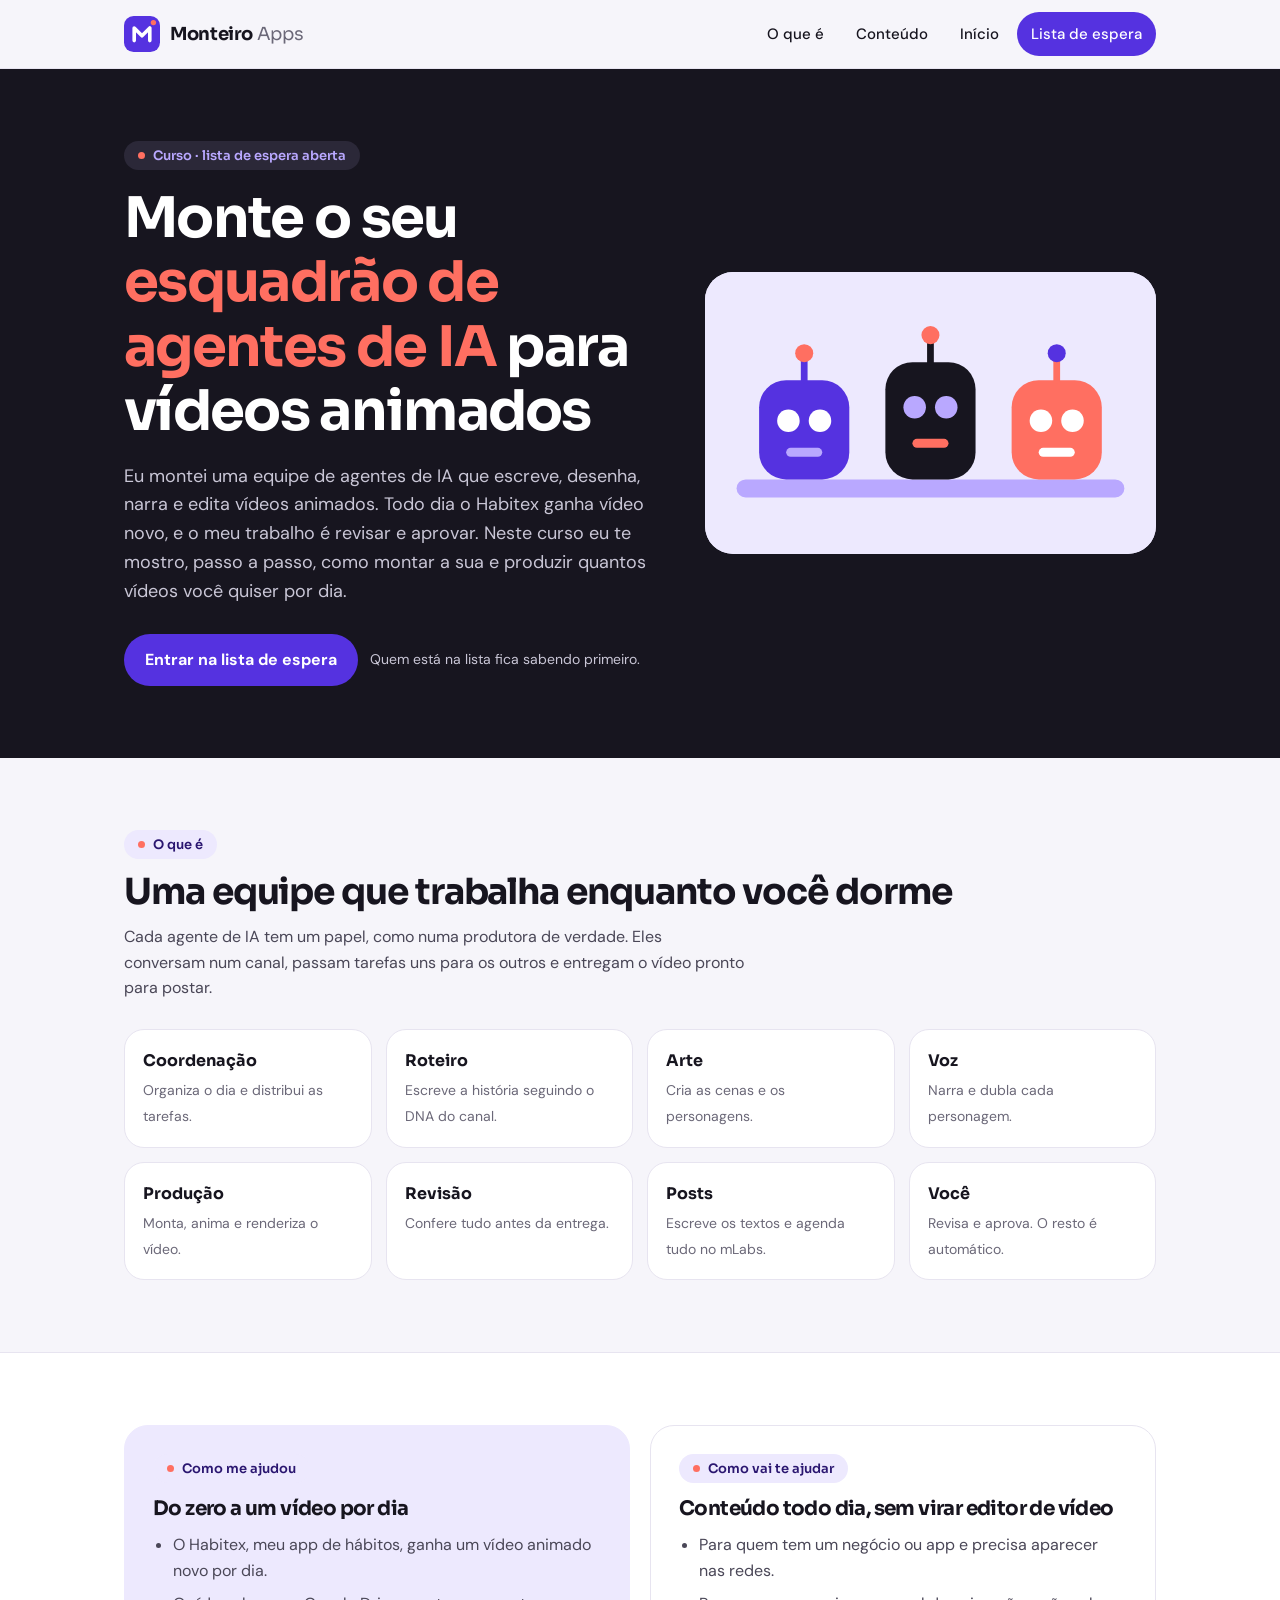
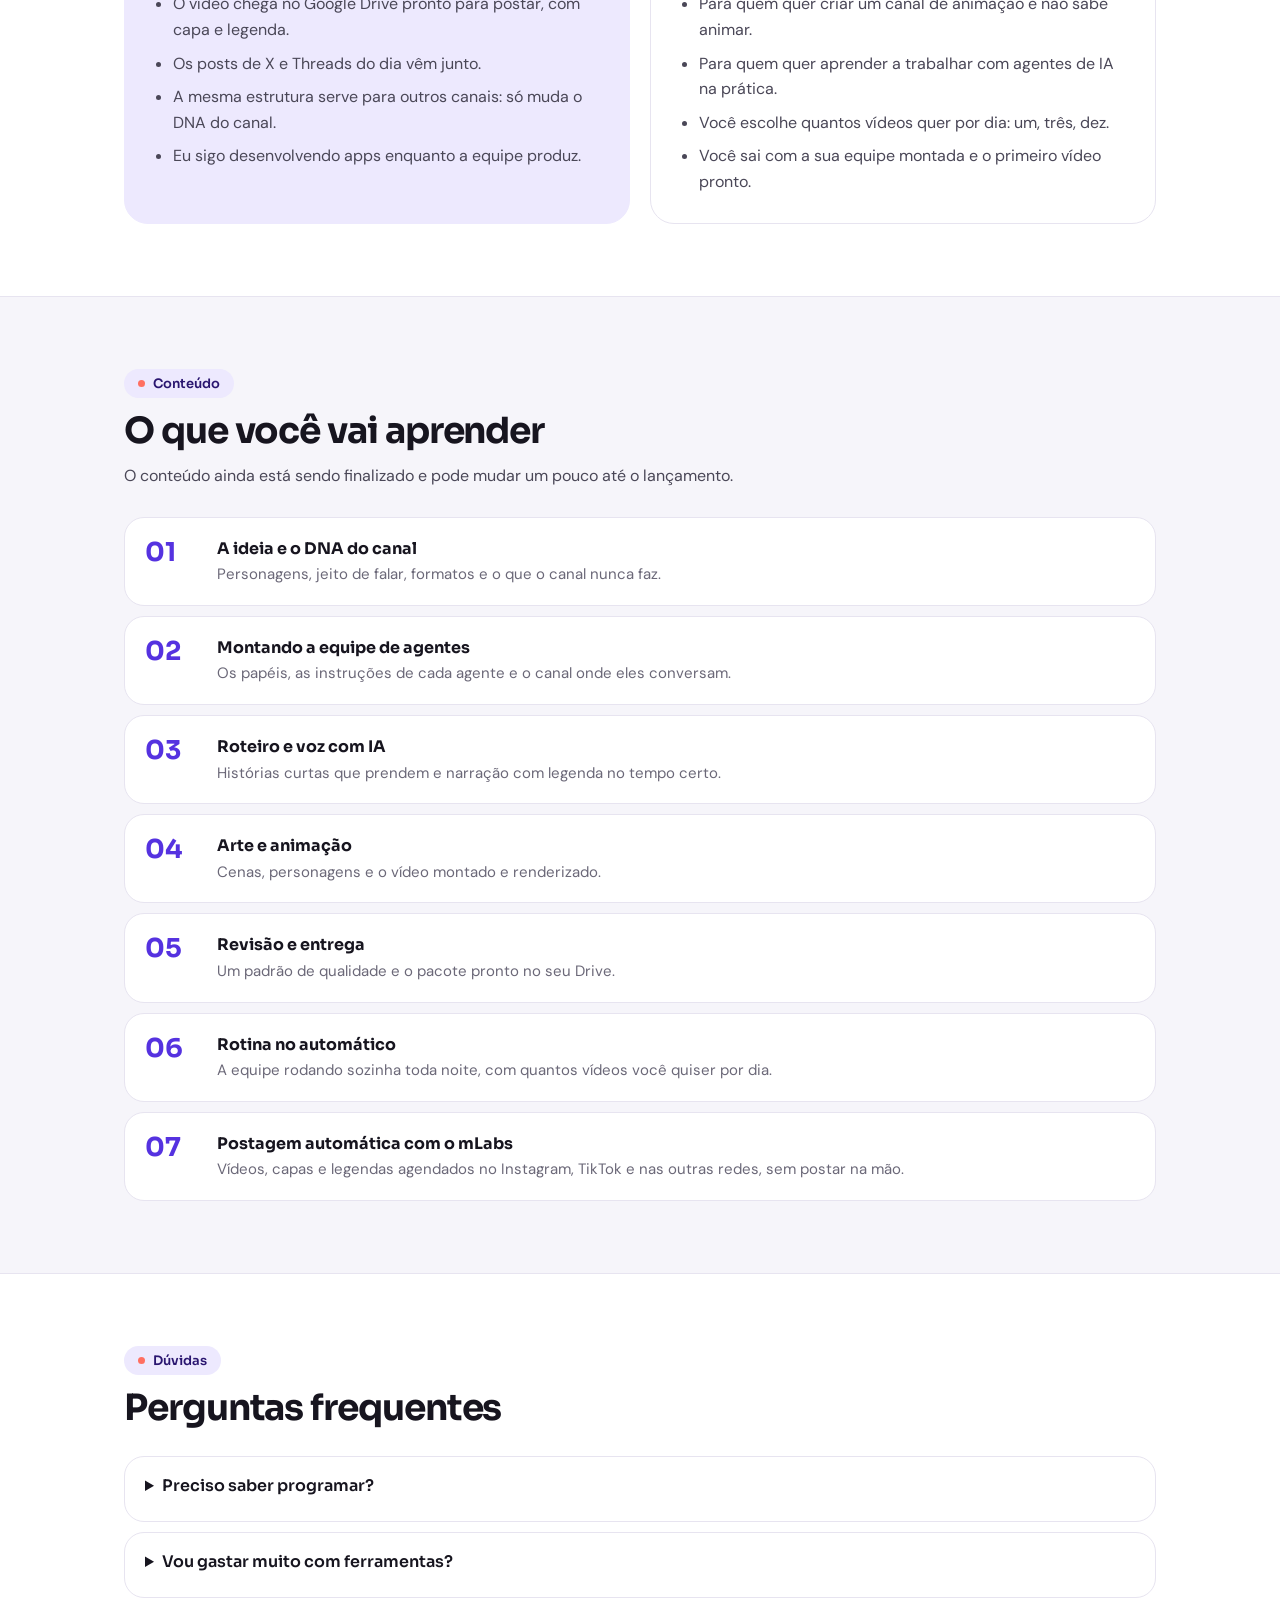
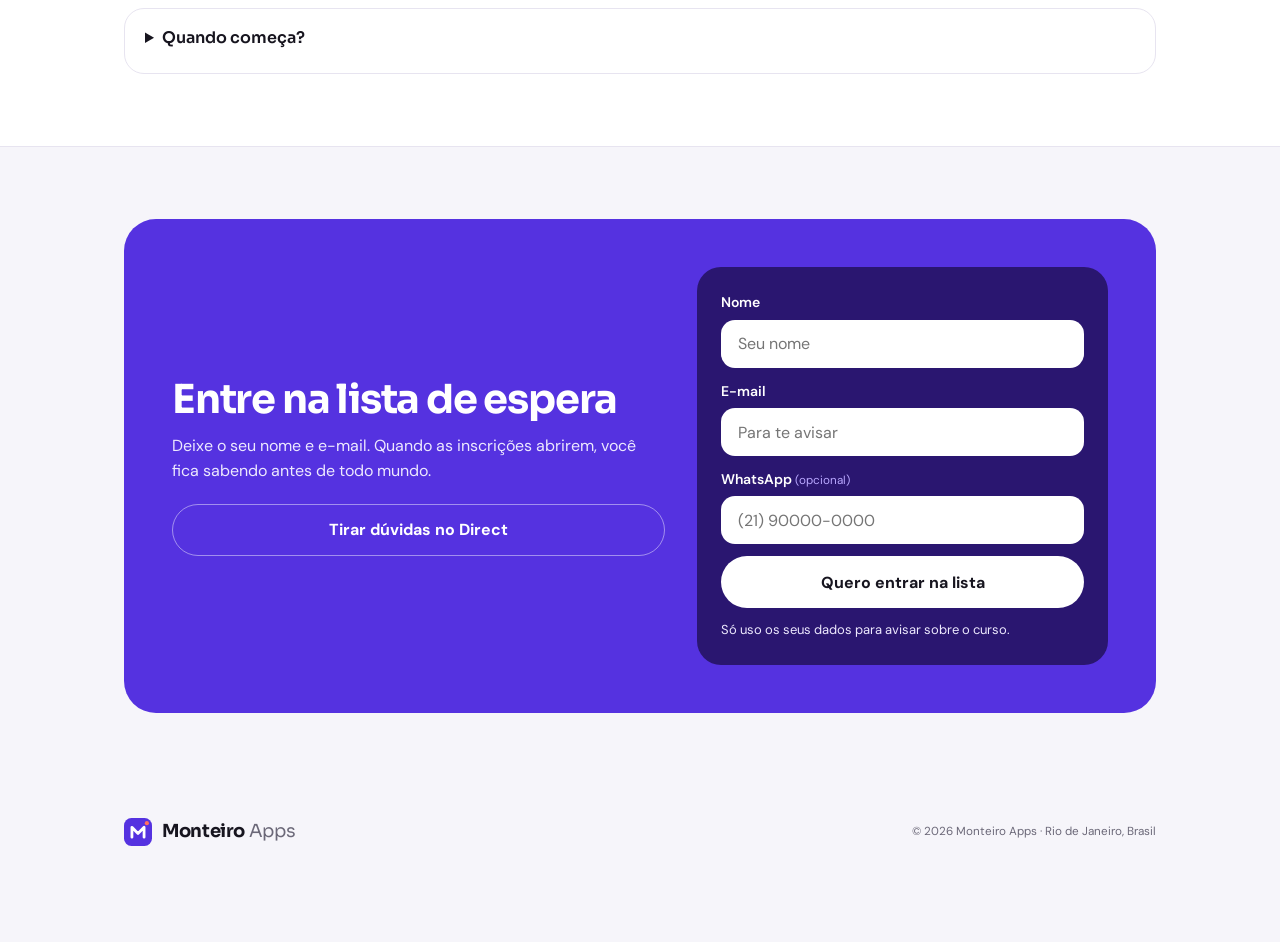
==== curso.html @ 40db751e "Site da Jenny, página do curso e lista de espera - index.html: apresentação da Jenny, destaques Habi" ====
<!doctype html>
<html lang="pt-BR">
<head>
  <meta charset="utf-8">
  <meta name="viewport" content="width=device-width, initial-scale=1">
  <title>Esquadrão de agentes de IA · Curso · Monteiro Apps</title>
  <meta name="description" content="Aprenda a montar uma equipe de agentes de IA que escreve, desenha, narra e edita vídeos animados todo dia. Curso da Jenny Monteiro, da Monteiro Apps.">
  <meta name="theme-color" content="#17151F">
  <meta property="og:title" content="Esquadrão de agentes de IA · vídeos animados">
  <meta property="og:description" content="Monte a sua equipe de agentes de IA para produzir vídeos animados todo dia.">
  <meta property="og:type" content="website">
  <link rel="icon" href="assets/img/favicon.svg" type="image/svg+xml">
  <link rel="preconnect" href="https://fonts.googleapis.com">
  <link rel="preconnect" href="https://fonts.gstatic.com" crossorigin>
  <link href="https://fonts.googleapis.com/css2?family=Sora:wght@400;600;700&family=DM+Sans:wght@400;500;700&display=swap" rel="stylesheet">
  <link rel="stylesheet" href="assets/css/site.css?v=1">
</head>
<body>
  <a class="pular" href="#conteudo">Pular para o conteúdo</a>

  <header class="topo">
    <div class="container">
      <a href="index.html" class="marca" aria-label="Monteiro Apps, voltar ao início">
        <svg viewBox="0 0 120 120" width="36" height="36" aria-hidden="true"><rect width="120" height="120" rx="32" fill="#5532E0"/><path d="M34 82V40l26 26 26-26v42" fill="none" stroke="#FFFFFF" stroke-width="12" stroke-linecap="round" stroke-linejoin="round"/><circle cx="98" cy="22" r="9" fill="#FF6F61"/></svg>
        <span class="marca__nome"><b>Monteiro</b> <span>Apps</span></span>
      </a>
      <nav aria-label="Principal">
        <a href="#o-que-e">O que é</a>
        <a href="#modulos">Conteúdo</a>
        <a href="index.html">Início</a>
        <a href="#lista" class="cta">Lista de espera</a>
      </nav>
    </div>
  </header>

  <main id="conteudo">
    <section class="curso-hero">
      <div class="container">
        <div>
          <span class="rotulo">Curso · lista de espera aberta</span>
          <h1>Monte o seu <span>esquadrão de agentes de IA</span> para vídeos animados</h1>
          <p>Eu montei uma equipe de agentes de IA que escreve, desenha, narra e edita vídeos animados. Todo dia o Habitex ganha vídeo novo, e o meu trabalho é revisar e aprovar. Neste curso eu te mostro, passo a passo, como montar a sua e produzir quantos vídeos você quiser por dia.</p>
          <div class="curso-acoes">
            <a class="btn btn--roxo" href="#lista">Entrar na lista de espera</a>
            <span class="aviso-compra">Quem está na lista fica sabendo primeiro.</span>
          </div>
        </div>
        <div class="curso-hero__arte">
          <svg viewBox="0 0 200 125" preserveAspectRatio="xMidYMid slice" role="img" aria-label="Três robôs trabalhando juntos">
            <rect width="200" height="125" fill="#EDE9FE"/>
            <rect x="14" y="92" width="172" height="8" rx="4" fill="#B9A8FF"/>
            <g><rect x="24" y="48" width="40" height="44" rx="12" fill="#5532E0"/><circle cx="37" cy="66" r="5" fill="#fff"/><circle cx="51" cy="66" r="5" fill="#fff"/><rect x="36" y="78" width="16" height="4" rx="2" fill="#B9A8FF"/><line x1="44" y1="48" x2="44" y2="38" stroke="#5532E0" stroke-width="3" stroke-linecap="round"/><circle cx="44" cy="36" r="4" fill="#FF6F61"/></g>
            <g><rect x="80" y="40" width="40" height="52" rx="12" fill="#17151F"/><circle cx="93" cy="60" r="5" fill="#B9A8FF"/><circle cx="107" cy="60" r="5" fill="#B9A8FF"/><rect x="92" y="74" width="16" height="4" rx="2" fill="#FF6F61"/><line x1="100" y1="40" x2="100" y2="30" stroke="#17151F" stroke-width="3" stroke-linecap="round"/><circle cx="100" cy="28" r="4" fill="#FF6F61"/></g>
            <g><rect x="136" y="48" width="40" height="44" rx="12" fill="#FF6F61"/><circle cx="149" cy="66" r="5" fill="#fff"/><circle cx="163" cy="66" r="5" fill="#fff"/><rect x="148" y="78" width="16" height="4" rx="2" fill="#fff"/><line x1="156" y1="48" x2="156" y2="38" stroke="#FF6F61" stroke-width="3" stroke-linecap="round"/><circle cx="156" cy="36" r="4" fill="#5532E0"/></g>
          </svg>
        </div>
      </div>
    </section>

    <section id="o-que-e" class="secao">
      <div class="container">
        <div class="cabeca">
          <span class="rotulo">O que é</span>
          <h2>Uma equipe que trabalha enquanto você dorme</h2>
          <p>Cada agente de IA tem um papel, como numa produtora de verdade. Eles conversam num canal, passam tarefas uns para os outros e entregam o vídeo pronto para postar.</p>
        </div>
        <ul class="equipe">
          <li><b>Coordenação</b><span>Organiza o dia e distribui as tarefas.</span></li>
          <li><b>Roteiro</b><span>Escreve a história seguindo o DNA do canal.</span></li>
          <li><b>Arte</b><span>Cria as cenas e os personagens.</span></li>
          <li><b>Voz</b><span>Narra e dubla cada personagem.</span></li>
          <li><b>Produção</b><span>Monta, anima e renderiza o vídeo.</span></li>
          <li><b>Revisão</b><span>Confere tudo antes da entrega.</span></li>
          <li><b>Posts</b><span>Escreve os textos e agenda tudo no mLabs.</span></li>
          <li><b>Você</b><span>Revisa e aprova. O resto é automático.</span></li>
        </ul>
      </div>
    </section>

    <section class="secao secao--branca">
      <div class="container lado">
        <div class="bloco bloco--roxo">
          <span class="rotulo">Como me ajudou</span>
          <h3 style="margin-top:14px">Do zero a um vídeo por dia</h3>
          <ul>
            <li>O Habitex, meu app de hábitos, ganha um vídeo animado novo por dia.</li>
            <li>O vídeo chega no Google Drive pronto para postar, com capa e legenda.</li>
            <li>Os posts de X e Threads do dia vêm junto.</li>
            <li>A mesma estrutura serve para outros canais: só muda o DNA do canal.</li>
            <li>Eu sigo desenvolvendo apps enquanto a equipe produz.</li>
          </ul>
        </div>
        <div class="bloco">
          <span class="rotulo">Como vai te ajudar</span>
          <h3 style="margin-top:14px">Conteúdo todo dia, sem virar editor de vídeo</h3>
          <ul>
            <li>Para quem tem um negócio ou app e precisa aparecer nas redes.</li>
            <li>Para quem quer criar um canal de animação e não sabe animar.</li>
            <li>Para quem quer aprender a trabalhar com agentes de IA na prática.</li>
            <li>Você escolhe quantos vídeos quer por dia: um, três, dez.</li>
            <li>Você sai com a sua equipe montada e o primeiro vídeo pronto.</li>
          </ul>
        </div>
      </div>
    </section>

    <section id="modulos" class="secao">
      <div class="container">
        <div class="cabeca">
          <span class="rotulo">Conteúdo</span>
          <h2>O que você vai aprender</h2>
          <p>O conteúdo ainda está sendo finalizado e pode mudar um pouco até o lançamento.</p>
        </div>
        <ol class="modulos">
          <li><div><b>A ideia e o DNA do canal</b><span>Personagens, jeito de falar, formatos e o que o canal nunca faz.</span></div></li>
          <li><div><b>Montando a equipe de agentes</b><span>Os papéis, as instruções de cada agente e o canal onde eles conversam.</span></div></li>
          <li><div><b>Roteiro e voz com IA</b><span>Histórias curtas que prendem e narração com legenda no tempo certo.</span></div></li>
          <li><div><b>Arte e animação</b><span>Cenas, personagens e o vídeo montado e renderizado.</span></div></li>
          <li><div><b>Revisão e entrega</b><span>Um padrão de qualidade e o pacote pronto no seu Drive.</span></div></li>
          <li><div><b>Rotina no automático</b><span>A equipe rodando sozinha toda noite, com quantos vídeos você quiser por dia.</span></div></li>
          <li><div><b>Postagem automática com o mLabs</b><span>Vídeos, capas e legendas agendados no Instagram, TikTok e nas outras redes, sem postar na mão.</span></div></li>
        </ol>
      </div>
    </section>

    <section class="secao secao--branca">
      <div class="container">
        <div class="cabeca"><span class="rotulo">Dúvidas</span><h2>Perguntas frequentes</h2></div>
        <div class="faq">
          <details><summary>Preciso saber programar?</summary><p>Não. Eu mostro cada passo na tela. Saber usar bem o computador e ter paciência para testar já ajuda muito.</p></details>
          <details><summary>Vou gastar muito com ferramentas?</summary><p>Eu mostro o que uso no meu estúdio e as opções gratuitas de cada etapa, para você começar gastando pouco.</p></details>
          <details><summary>Quando começa?</summary><p>As inscrições abrem em breve. Entre na lista de espera e você fica sabendo primeiro.</p></details>
        </div>
      </div>
    </section>

    <section id="lista" class="secao">
      <div class="container">
        <div class="contato">
          <div>
            <h2>Entre na lista de espera</h2>
            <p>Deixe o seu nome e e-mail. Quando as inscrições abrirem, você fica sabendo antes de todo mundo.</p>
            <a class="btn btn--contorno" style="margin-top:20px" href="https://ig.me/m/monteiro.devv" target="_blank" rel="noopener">Tirar dúvidas no Direct</a>
          </div>
          <!-- Envio por e-mail via FormSubmit, o mesmo serviço do formulário antigo (veja o README). -->
          <!-- TODO (pendente): quando a plataforma de venda estiver escolhida, colocar aqui o botão de compra com o link dela -->
          <!-- TODO (pendente): colar em data-planilha o URL do app da Web do Apps Script (veja scripts/lista-espera-planilha.gs). Enquanto estiver vazio, a inscrição vai por e-mail. -->
          <form class="espera" id="form-espera" data-planilha="" action="https://formsubmit.co/ajax/monteirooapps@gmail.com" method="POST" novalidate>
            <input type="hidden" name="_subject" value="Lista de espera: curso Esquadrão de agentes de IA">
            <input type="hidden" name="_template" value="table">
            <input type="hidden" name="pagina" value="curso">
            <input type="text" name="_honey" class="espera__mel" tabindex="-1" autocomplete="off" aria-hidden="true">
            <label>Nome<input type="text" name="nome" placeholder="Seu nome" autocomplete="name" required></label>
            <label>E-mail<input type="email" name="email" placeholder="Para te avisar" autocomplete="email" required></label>
            <label><span>WhatsApp <small>(opcional)</small></span><input type="tel" name="whatsapp" placeholder="(21) 90000-0000" autocomplete="tel"></label>
            <button type="submit" class="btn btn--branco">Quero entrar na lista</button>
            <p class="espera__aviso" id="espera-aviso" role="status">Só uso os seus dados para avisar sobre o curso.</p>
          </form>
        </div>
      </div>
    </section>
  </main>

  <footer class="rodape">
    <div class="container">
      <a href="index.html" class="marca">
        <svg viewBox="0 0 120 120" width="28" height="28" aria-hidden="true"><rect width="120" height="120" rx="32" fill="#5532E0"/><path d="M34 82V40l26 26 26-26v42" fill="none" stroke="#FFFFFF" stroke-width="12" stroke-linecap="round" stroke-linejoin="round"/><circle cx="98" cy="22" r="9" fill="#FF6F61"/></svg>
        <span class="marca__nome"><b>Monteiro</b> <span>Apps</span></span>
      </a>
      <small>© <span id="ano">2026</span> Monteiro Apps · Rio de Janeiro, Brasil</small>
    </div>
  </footer>

  <script src="assets/js/main.js?v=7"></script>
</body>
</html>
---- assets/css/site.css ----
/* Monteiro Apps · site da Jenny (index.html e curso.html)
   Tokens da identidade visual v1.1 (ver brand/IDENTIDADE-VISUAL.md). Sem sombras nem gradientes. */
:root {
  --roxo: #5532E0;
  --roxo-profundo: #2A1670;
  --lavanda: #EDE9FE;
  --lilas: #B9A8FF;
  --coral: #FF6F61;
  --grafite: #17151F;
  --ardosia: #6B6878;
  --texto-corpo: #4A4757;
  --nevoa: #F6F5FA;
  --borda: #E7E4F0;
  --branco: #FFFFFF;
  --texto-escuro-suave: #C9C6D6;

  --font-display: 'Sora', 'DM Sans', system-ui, sans-serif;
  --font-body: 'DM Sans', system-ui, sans-serif;
  --pilula: 999px;
  --largura: 1080px;
}

*, *::before, *::after { box-sizing: border-box; }
html { scroll-behavior: smooth; }
[id] { scroll-margin-top: 84px; }
body { margin: 0; background: var(--nevoa); color: var(--texto-corpo); font: 400 16px/1.6 var(--font-body); -webkit-font-smoothing: antialiased; }
h1, h2, h3, p, ul, ol { margin: 0; }
h1, h2, h3 { font-family: var(--font-display); color: var(--grafite); letter-spacing: -0.03em; line-height: 1.15; }
a { color: inherit; }
img { max-width: 100%; display: block; }
.pular { position: absolute; left: -9999px; }
.pular:focus { left: 16px; top: 16px; z-index: 50; background: var(--branco); padding: 8px 14px; border-radius: 12px; }
.container { width: 100%; max-width: var(--largura); margin: 0 auto; padding-inline: 24px; }

/* Cabeçalho */
.topo { position: sticky; top: 0; z-index: 20; background: rgba(246, 245, 250, .94); backdrop-filter: blur(10px); border-bottom: 1px solid var(--borda); }
.topo .container { display: flex; align-items: center; justify-content: space-between; gap: 16px; min-height: 68px; }
.marca { display: inline-flex; align-items: center; gap: 10px; text-decoration: none; }
.marca__nome { font-family: var(--font-display); font-size: 18px; color: var(--grafite); letter-spacing: -0.02em; }
.marca__nome span { font-weight: 400; color: var(--ardosia); }
.topo nav { display: flex; align-items: center; gap: 4px; }
.topo nav a { padding: 10px 14px; border-radius: var(--pilula); text-decoration: none; font-weight: 500; font-size: 15px; color: var(--grafite); }
.topo nav a:hover { background: var(--lavanda); }
.topo nav a.cta { background: var(--roxo); color: var(--branco); }
.topo nav a.cta:hover { background: var(--roxo-profundo); }

/* Selo de seção (no lugar de números) */
.rotulo { display: inline-flex; align-items: center; gap: 8px; padding: 6px 14px; border-radius: var(--pilula); background: var(--lavanda); color: var(--roxo-profundo); font: 600 13px var(--font-display); letter-spacing: 0; }
.rotulo::before { content: ""; width: 7px; height: 7px; border-radius: 50%; background: var(--coral); }
.cabeca { display: flex; flex-direction: column; align-items: flex-start; gap: 12px; margin-bottom: 28px; }
.cabeca h2 { font-size: clamp(26px, 3.4vw, 36px); }
.cabeca p { max-width: 620px; }

.secao { padding-block: 72px; }
.secao--branca { background: var(--branco); border-block: 1px solid var(--borda); }

/* Abertura */
.hero { display: grid; grid-template-columns: 1.4fr 1fr; gap: 40px; align-items: center; padding-block: 72px 48px; }
.hero h1 { font-size: clamp(36px, 5.6vw, 60px); margin-bottom: 18px; }
.hero__texto p { font-size: 19px; max-width: 560px; }
.hero__texto b { color: var(--grafite); font-weight: 700; text-decoration: underline; text-decoration-color: var(--coral); text-decoration-thickness: 3px; text-underline-offset: 4px; }
.local { display: inline-flex; align-items: center; gap: 8px; margin-top: 20px; font-size: 14px; color: var(--ardosia); }
.local::before { content: ""; width: 8px; height: 8px; border-radius: 50%; background: #22C55E; }
.perfil { justify-self: end; width: 100%; max-width: 320px; background: var(--roxo); border-radius: 32px; padding: 28px; color: var(--branco); display: flex; flex-direction: column; gap: 16px; position: relative; }
.perfil::after { content: ""; position: absolute; top: 22px; right: 22px; width: 16px; height: 16px; border-radius: 50%; background: var(--coral); }
.avatar { width: 112px; height: 112px; border-radius: 28px; background: var(--lavanda); display: grid; place-items: center; font: 700 44px var(--font-display); color: var(--roxo); overflow: hidden; }
.avatar img { width: 100%; height: 100%; object-fit: cover; }
.perfil strong { font: 700 22px var(--font-display); letter-spacing: -0.02em; }
.perfil small { color: var(--lavanda); font-size: 14px; }

/* Destaques: Habitex e exército de agentes */
.destaques { display: grid; grid-template-columns: 1fr 1fr; gap: 20px; padding-bottom: 72px; }
.card { display: flex; flex-direction: column; border: 1px solid var(--borda); border-radius: 24px; overflow: hidden; text-decoration: none; background: var(--branco); transition: transform .15s ease, border-color .15s ease; }
.card:hover { transform: translateY(-3px); border-color: var(--lilas); }
.card__img { aspect-ratio: 16 / 10; background: var(--lavanda); overflow: hidden; display: grid; place-items: center; }
.card__img img { width: 100%; height: 100%; object-fit: cover; object-position: center 30%; }
.card__img svg { width: 100%; height: 100%; }
.card__rodape { display: flex; justify-content: space-between; align-items: center; gap: 12px; padding: 18px 20px; }
.card__rodape h3 { font-size: 18px; }
.card__rodape small { display: block; color: var(--ardosia); font-size: 14px; }
.seta { flex: none; width: 40px; height: 40px; border-radius: 50%; background: var(--lavanda); color: var(--roxo); display: grid; place-items: center; font-weight: 700; }

/* Sobre */
.sobre { display: grid; grid-template-columns: 1fr 1.6fr; gap: 40px; align-items: start; }
.sobre p { font-size: 18px; }

/* Projetos */
.projetos { display: grid; grid-template-columns: repeat(3, 1fr); gap: 16px; list-style: none; padding: 0; }
.projeto { height: 100%; display: flex; flex-direction: column; gap: 12px; padding: 20px; border: 1px solid var(--borda); border-radius: 24px; background: var(--branco); text-decoration: none; transition: border-color .15s ease; }
a.projeto:hover { border-color: var(--lilas); }
.projeto__ico { width: 52px; height: 52px; border-radius: 14px; overflow: hidden; border: 1px solid var(--borda); background: var(--lavanda); }
.projeto__ico img { width: 100%; height: 100%; object-fit: cover; }
.projeto h3 { font-size: 18px; }
.projeto p { font-size: 15px; color: var(--ardosia); }
.tag { align-self: flex-start; font: 600 12px var(--font-body); padding: 3px 10px; border-radius: var(--pilula); background: #DCFCE7; color: #14532D; }

/* Me acha em */
.acha { background: var(--grafite); color: var(--texto-escuro-suave); }
.acha .container { display: flex; align-items: center; gap: 16px; flex-wrap: wrap; padding-block: 18px; }
.acha h2 { font-size: 14px; font-weight: 600; color: var(--branco); letter-spacing: 0; }
.redes { display: flex; gap: 6px; flex-wrap: nowrap; }
.redes a { padding: 6px 12px; border: 1px solid #3A3747; border-radius: var(--pilula); text-decoration: none; font-size: 13px; font-weight: 500; color: var(--branco); }
.redes a:hover { border-color: var(--coral); }
.arroba { margin-left: auto; font-size: 13px; color: var(--coral); }

/* Skills e stacks */
.stacks { display: grid; grid-template-columns: repeat(auto-fit, minmax(190px, 1fr)); gap: 16px; }
.grupo { padding: 18px; border-radius: 20px; background: var(--nevoa); }
.grupo h3 { font-size: 14px; color: var(--roxo-profundo); margin-bottom: 10px; letter-spacing: 0; }
.chips { display: flex; flex-wrap: wrap; gap: 6px; }
.chips span { padding: 5px 11px; border-radius: var(--pilula); background: var(--branco); border: 1px solid var(--borda); color: var(--grafite); font-size: 13px; font-weight: 500; }

/* Serviços */
.servicos { display: grid; grid-template-columns: repeat(3, 1fr); gap: 16px; }
.serv { padding: 22px; border: 1px solid var(--borda); border-radius: 24px; background: var(--branco); }
.serv__ico { width: 44px; height: 44px; border-radius: 14px; background: var(--lavanda); color: var(--roxo); display: grid; place-items: center; margin-bottom: 14px; }
.serv__ico svg { width: 22px; height: 22px; }
.serv h3 { font-size: 17px; margin-bottom: 6px; }
.serv p { font-size: 15px; color: var(--ardosia); }

/* Como funciona: app de exemplo + etapas */
.funciona { display: grid; grid-template-columns: auto 1fr; gap: 56px; align-items: center; }
.funciona__app { display: flex; flex-direction: column; align-items: center; }
.funciona h3.titulo { font-size: clamp(28px, 4vw, 42px); margin-bottom: 12px; }
.funciona h3.titulo span { color: var(--roxo); }
.etapas { list-style: none; padding: 0; display: grid; grid-template-columns: 1fr 1fr; gap: 12px; margin-top: 28px; counter-reset: e; }
.etapas li { counter-increment: e; padding: 18px; border-radius: 20px; background: var(--branco); border: 1px solid var(--borda); font-size: 15px; }
.etapas li::before { content: "0" counter(e); display: block; font: 700 24px var(--font-display); color: var(--roxo); margin-bottom: 6px; }
.etapas b { display: block; color: var(--grafite); font-family: var(--font-display); }

/* Contato (fim da página) */
.contato { background: var(--roxo); border-radius: 32px; padding: 48px; color: var(--branco); display: grid; grid-template-columns: 1.2fr 1fr; gap: 32px; align-items: center; }
.contato h2 { color: var(--branco); font-size: clamp(28px, 4vw, 40px); margin-bottom: 10px; }
.contato p { color: var(--lavanda); }
.contatos { display: grid; gap: 10px; }
.btn { display: flex; align-items: center; justify-content: center; gap: 10px; min-height: 52px; padding: 12px 20px; border-radius: var(--pilula); text-decoration: none; font-weight: 700; font-size: 16px; border: 1px solid transparent; transition: background-color .15s ease, transform .15s ease; }
.btn svg { width: 22px; height: 22px; flex: none; }
.btn:hover { transform: translateY(-2px); }
.btn--branco { background: var(--branco); color: var(--grafite); }
.btn--branco:hover { background: var(--lavanda); }
.btn--contorno { border-color: rgba(255, 255, 255, .45); color: var(--branco); }
.btn--contorno:hover { background: var(--roxo-profundo); }
.btn--roxo { background: var(--roxo); color: var(--branco); }
.btn--roxo:hover { background: var(--roxo-profundo); }
.btn--claro { background: var(--branco); border-color: var(--borda); color: var(--grafite); }
.btn--claro:hover { border-color: var(--lilas); }

/* WhatsApp flutuante */
.flutuante { position: fixed; right: 20px; bottom: 20px; z-index: 30; width: 56px; height: 56px; border-radius: 50%; background: var(--grafite); color: var(--branco); display: grid; place-items: center; }
.flutuante::after { content: ""; position: absolute; top: 4px; right: 4px; width: 12px; height: 12px; border-radius: 50%; background: var(--coral); border: 2px solid var(--grafite); }
.flutuante svg { width: 26px; height: 26px; }
.flutuante:hover { background: var(--roxo); }

.rodape { padding-block: 32px 96px; font-size: 14px; color: var(--ardosia); }
.rodape .container { display: flex; align-items: center; justify-content: space-between; gap: 12px; flex-wrap: wrap; }

/* Página do curso */
.curso-hero { background: var(--grafite); color: var(--texto-escuro-suave); }
.curso-hero .container { display: grid; grid-template-columns: 1.2fr 1fr; gap: 40px; align-items: center; padding-block: 72px; }
.curso-hero h1 { color: var(--branco); font-size: clamp(34px, 5vw, 56px); margin: 16px 0 18px; }
.curso-hero h1 span { color: var(--coral); }
.curso-hero p { font-size: 18px; }
.curso-hero .rotulo { background: #2B2838; color: var(--lilas); }
.curso-hero__arte { border-radius: 28px; overflow: hidden; background: var(--lavanda); }
.curso-hero__arte svg { width: 100%; height: auto; display: block; }
.curso-acoes { display: flex; flex-wrap: wrap; gap: 12px; margin-top: 28px; align-items: center; }
.btn[aria-disabled="true"] { cursor: default; }
.btn[aria-disabled="true"]:hover { transform: none; }
.aviso-compra { font-size: 14px; color: var(--ardosia); }
.curso-hero .aviso-compra { color: var(--texto-escuro-suave); }
.equipe { display: grid; grid-template-columns: repeat(4, 1fr); gap: 14px; list-style: none; padding: 0; }
.equipe li { padding: 18px; border-radius: 20px; background: var(--branco); border: 1px solid var(--borda); }
.equipe b { display: block; font-family: var(--font-display); color: var(--grafite); margin-bottom: 4px; }
.equipe span { font-size: 14px; color: var(--ardosia); }
.lado { display: grid; grid-template-columns: 1fr 1fr; gap: 20px; }
.bloco { padding: 28px; border-radius: 24px; background: var(--branco); border: 1px solid var(--borda); }
.bloco--roxo { background: var(--lavanda); border-color: var(--lavanda); }
.bloco h3 { font-size: 20px; margin-bottom: 12px; }
.bloco ul { padding-left: 20px; display: flex; flex-direction: column; gap: 8px; }
.modulos { list-style: none; padding: 0; display: grid; gap: 10px; counter-reset: m; }
.modulos li { counter-increment: m; display: grid; grid-template-columns: 56px 1fr; gap: 16px; align-items: start; padding: 18px 20px; border-radius: 20px; background: var(--branco); border: 1px solid var(--borda); }
.modulos li::before { content: counter(m, decimal-leading-zero); font: 700 26px var(--font-display); color: var(--roxo); }
.modulos b { display: block; font-family: var(--font-display); color: var(--grafite); }
.modulos span { font-size: 15px; color: var(--ardosia); }
.faq { display: grid; gap: 10px; }
.faq details { padding: 18px 20px; border-radius: 20px; background: var(--branco); border: 1px solid var(--borda); }
.faq summary { cursor: pointer; font: 600 16px var(--font-display); color: var(--grafite); min-height: 28px; }
.faq details p { margin-top: 10px; }
.compra { text-align: center; display: flex; flex-direction: column; align-items: center; gap: 14px; }
.compra .btn { min-width: 260px; }

.espera { display: grid; gap: 12px; background: var(--roxo-profundo); border-radius: 24px; padding: 24px; }
.espera label { display: grid; gap: 6px; font-weight: 600; font-size: 14px; color: var(--branco); }
.espera label small { font-weight: 400; color: var(--lilas); }
.espera input { min-height: 48px; padding: 10px 16px; border-radius: 14px; border: 1px solid transparent; font: 400 16px var(--font-body); color: var(--grafite); background: var(--branco); }
.espera input:focus { outline: 3px solid var(--lilas); outline-offset: 1px; }
.espera button { border: 0; cursor: pointer; font-family: var(--font-body); }
.espera button:disabled { opacity: .7; cursor: default; }
.espera__mel { position: absolute; left: -9999px; }
.espera__aviso { font-size: 13px; color: var(--lavanda); }
.espera__aviso.ok { color: var(--branco); font-weight: 700; }

/* Celular e telas menores */
@media (max-width: 880px) {
  .hero, .sobre, .funciona, .contato, .curso-hero .container, .lado { grid-template-columns: 1fr; }
  .perfil { justify-self: start; flex-direction: row; align-items: center; max-width: none; padding: 20px; }
  .avatar { width: 72px; height: 72px; border-radius: 20px; font-size: 30px; }
  .projetos, .servicos { grid-template-columns: 1fr 1fr; }
  .equipe { grid-template-columns: 1fr 1fr; }
  .funciona__app { order: 2; }
}
@media (max-width: 640px) {
  .container { padding-inline: 16px; }
  .topo nav a:not(.cta) { display: none; }
  .hero { padding-block: 40px 32px; gap: 24px; }
  .hero__texto p { font-size: 17px; }
  .destaques, .projetos, .servicos, .etapas { grid-template-columns: 1fr; }
  .destaques { padding-bottom: 48px; }
  .secao { padding-block: 52px; }
  .contato { padding: 28px 20px; border-radius: 24px; }
  .acha .container { gap: 10px; }
  .arroba { display: none; }
  .redes a { padding: 5px 10px; font-size: 12.5px; }
  .equipe { grid-template-columns: 1fr; }
  .modulos li { grid-template-columns: 44px 1fr; gap: 10px; }
}
@media (prefers-reduced-motion: reduce) {
  html { scroll-behavior: auto; }
  .card, .btn { transition: none; }
}

/* App de exemplo interativo (copiado de styles.css) */
.celular { width: min(290px, 100%); aspect-ratio: 1 / 2; border-radius: 48px; background: var(--grafite); padding: 12px; }
.celular__tela { height: 100%; border-radius: 38px; background: var(--nevoa); overflow: hidden; }

/* App de exemplo (interativo) */
.app { position: relative; height: 100%; display: flex; flex-direction: column; font-size: 13px; color: var(--grafite); }
:where(.app button) { font: inherit; color: inherit; cursor: pointer; }
.app__conteudo { flex: 1; min-height: 0; overflow-y: auto; scrollbar-width: none; padding: 30px 16px 12px; }
.app__conteudo::-webkit-scrollbar { display: none; }
.app__tela { display: none; flex-direction: column; gap: 12px; min-height: 100%; }
.app__tela.ativa { display: flex; animation: app-entra .25s ease; }
@keyframes app-entra { from { opacity: 0; transform: translateY(6px); } to { opacity: 1; transform: none; } }
.app__topo { display: flex; justify-content: space-between; align-items: center; }
.app__ola { font-family: var(--font-display); font-size: 20px; font-weight: 700; letter-spacing: -0.02em; }
.app__avatar { width: 34px; height: 34px; border-radius: var(--pilula); background: var(--lavanda); color: var(--roxo); display: inline-flex; align-items: center; justify-content: center; font-family: var(--font-display); font-weight: 700; }
.app__avatar--grande { width: 64px; height: 64px; font-size: 26px; }
.app__card { background: var(--roxo); border-radius: 20px; padding: 16px; color: var(--branco); display: flex; flex-direction: column; gap: 6px; }
.app__card small { font-size: 11px; color: var(--lavanda); }
.app__card strong { font-family: var(--font-display); font-size: 30px; font-weight: 700; letter-spacing: -0.03em; line-height: 1.1; }
.app__card strong.pulsa { animation: app-pulsa .4s ease; }
@keyframes app-pulsa { 50% { transform: scale(1.15); } }
.app__barra { height: 6px; border-radius: 6px; background: var(--roxo-profundo); overflow: hidden; }
.app__barra span { display: block; width: 80%; height: 100%; border-radius: 6px; background: var(--branco); transition: width .35s ease; }
.app__grade { display: grid; grid-template-columns: repeat(2, minmax(0, 1fr)); gap: 10px; }
.app__mini { background: var(--branco); border: 1px solid var(--borda); border-radius: 16px; padding: 12px; display: flex; flex-direction: column; gap: 2px; }
.app__mini--lavanda { background: var(--lavanda); border-color: var(--lavanda); }
.app__mini small { font-size: 11px; color: var(--ardosia); }
.app__mini strong { font-family: var(--font-display); font-size: 16px; letter-spacing: -0.02em; }
.app__secao { display: flex; justify-content: space-between; align-items: center; font-weight: 700; }
.app__link { background: none; border: 0; padding: 4px 0; color: var(--roxo); font-weight: 500; font-size: 12px; }
.app__lista { list-style: none; margin: 0; padding: 0; display: flex; flex-direction: column; gap: 8px; }
.app__pedido { width: 100%; display: flex; align-items: center; gap: 10px; text-align: left; background: var(--branco); border: 1px solid var(--borda); border-radius: 14px; padding: 10px; }
.app__pedido.novo { animation: app-entra .3s ease; }
.app__pedido-icone { flex: none; width: 30px; height: 30px; border-radius: 10px; background: var(--lavanda); color: var(--roxo); display: inline-flex; align-items: center; justify-content: center; font-weight: 700; font-size: 11px; }
.app__pedido-texto { flex: 1; min-width: 0; display: flex; flex-direction: column; }
.app__pedido-texto b { font-weight: 700; white-space: nowrap; overflow: hidden; text-overflow: ellipsis; }
.app__pedido-texto small { color: var(--ardosia); font-size: 11px; }
.app__status { flex: none; font-size: 10px; font-weight: 700; padding: 3px 8px; border-radius: var(--pilula); background: var(--coral); color: var(--grafite); }
.app__status--ok { background: var(--lavanda); color: var(--roxo-profundo); }
.app__botao { margin-top: auto; background: var(--lilas); color: var(--grafite); border: 0; border-radius: 14px; padding: 13px; font-weight: 700; transition: background-color .15s ease, transform .1s ease; }
.app__botao:hover { background: var(--lavanda); }
.app__botao:active { transform: scale(.97); }
.app__dica { color: var(--ardosia); font-size: 12px; }
.app__perfil { display: flex; flex-direction: column; align-items: center; gap: 4px; padding-block: 12px; text-align: center; }
.app__perfil strong { font-family: var(--font-display); font-size: 17px; margin-top: 6px; }
.app__perfil small { color: var(--ardosia); }
.app__opcoes { list-style: none; margin: 0; padding: 0; background: var(--branco); border: 1px solid var(--borda); border-radius: 16px; }
.app__opcoes li { display: flex; align-items: center; justify-content: space-between; gap: 8px; padding: 12px; }
.app__opcoes li + li { border-top: 1px solid var(--borda); }
.app__chave { position: relative; flex: none; width: 40px; height: 24px; border-radius: var(--pilula); border: 0; background: var(--borda); transition: background-color .2s ease; }
.app__chave::after { content: ""; position: absolute; top: 3px; left: 3px; width: 18px; height: 18px; border-radius: 50%; background: var(--branco); transition: transform .2s ease; }
.app__chave[aria-checked="true"] { background: var(--roxo); }
.app__chave[aria-checked="true"]::after { transform: translateX(16px); }
.app__marca { margin-top: auto; background: var(--grafite); color: var(--branco); border-radius: 16px; padding: 14px; text-align: center; font-family: var(--font-display); font-weight: 600; }
.app__aviso { position: absolute; left: 12px; right: 12px; top: 10px; background: var(--grafite); color: var(--branco); border-radius: 12px; padding: 10px 12px; font-size: 12px; text-align: center; opacity: 0; transform: translateY(-8px); transition: opacity .2s ease, transform .2s ease; pointer-events: none; }
.app__aviso.visivel { opacity: 1; transform: none; }
.app__abas { display: grid; grid-template-columns: repeat(3, 1fr); background: var(--branco); border-top: 1px solid var(--borda); padding: 6px 8px 12px; }
.app__abas button { background: none; border: 0; display: flex; flex-direction: column; align-items: center; gap: 2px; padding: 6px 0; min-height: 44px; font-size: 10px; font-weight: 500; color: var(--ardosia); }
.app__abas button.ativa { color: var(--roxo); }
.hero__dica { margin-top: 16px; text-align: center; font-size: 14px; color: var(--ardosia); max-width: 290px; }
@media (prefers-reduced-motion: reduce) {
  .app__barra span, .app__chave, .app__chave::after, .app__aviso { transition: none; }
  .app__tela.ativa, .app__pedido.novo, .app__card strong.pulsa { animation: none; }
}
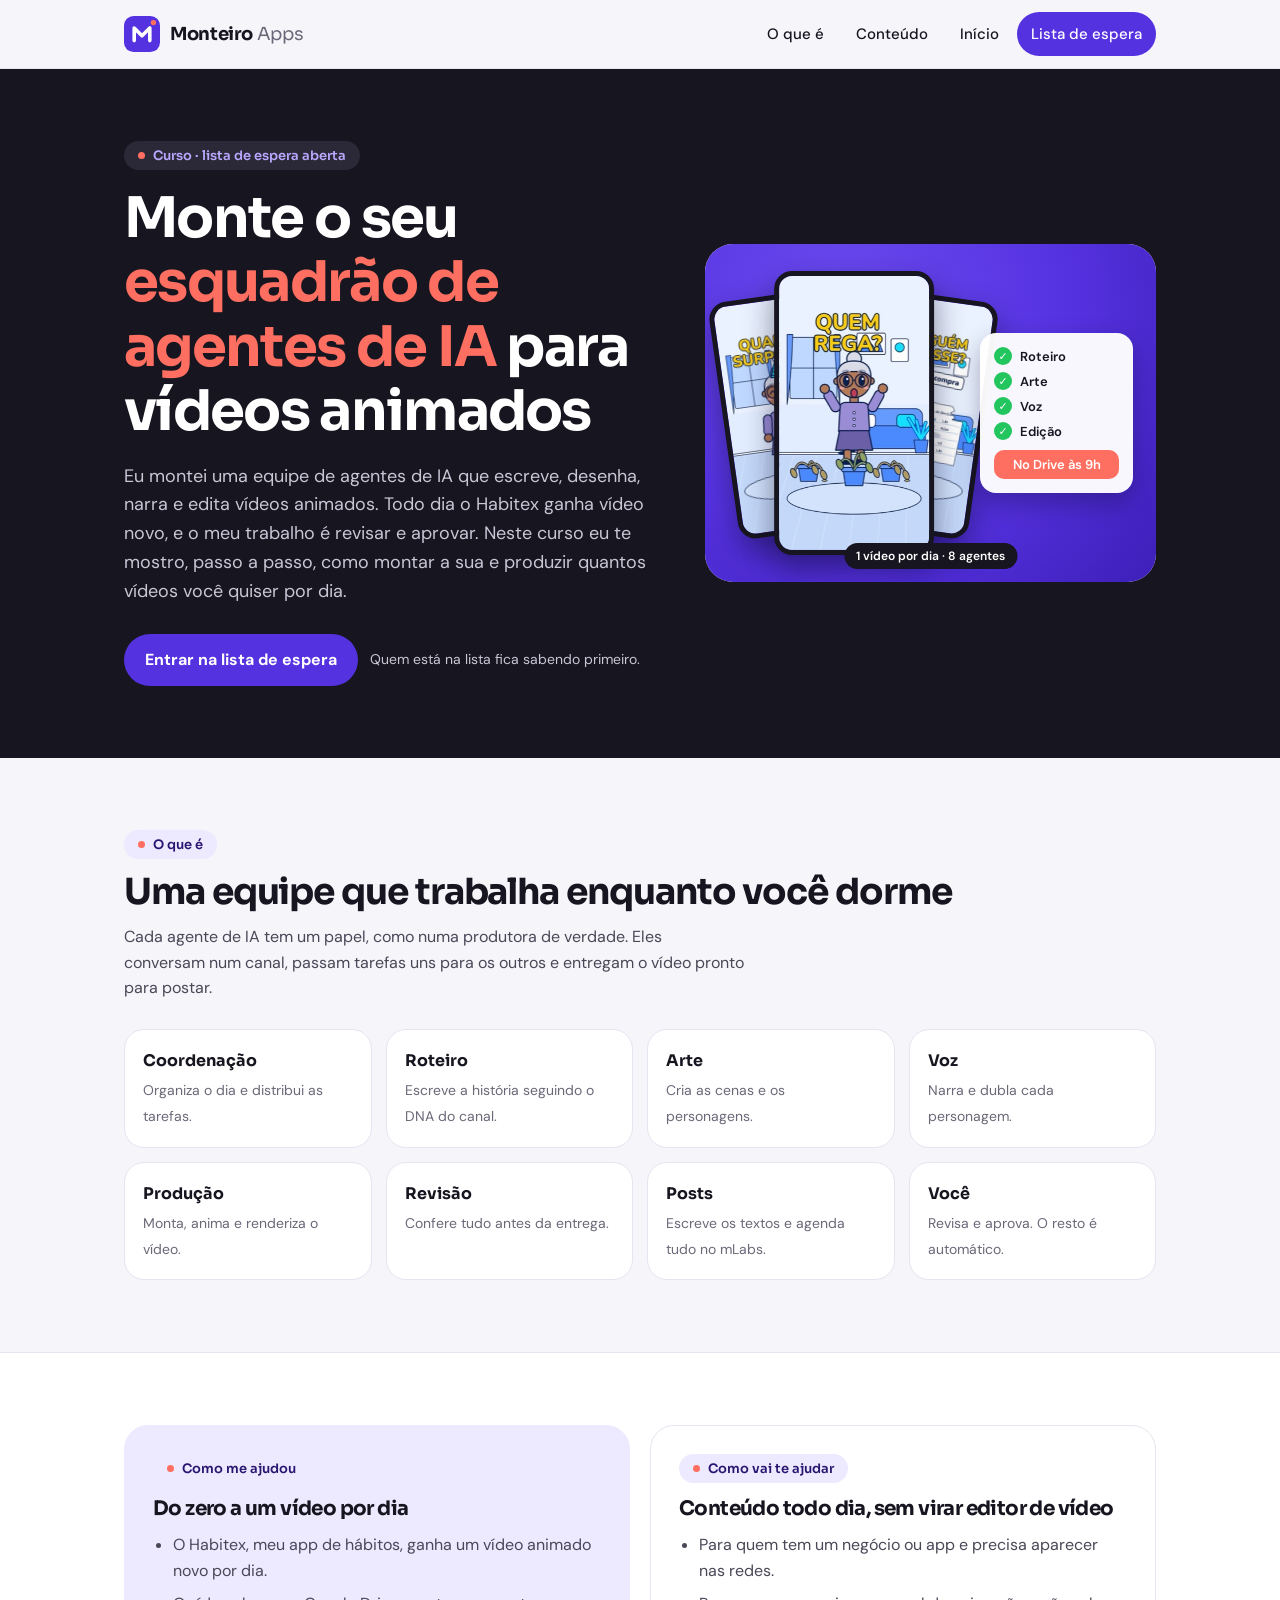
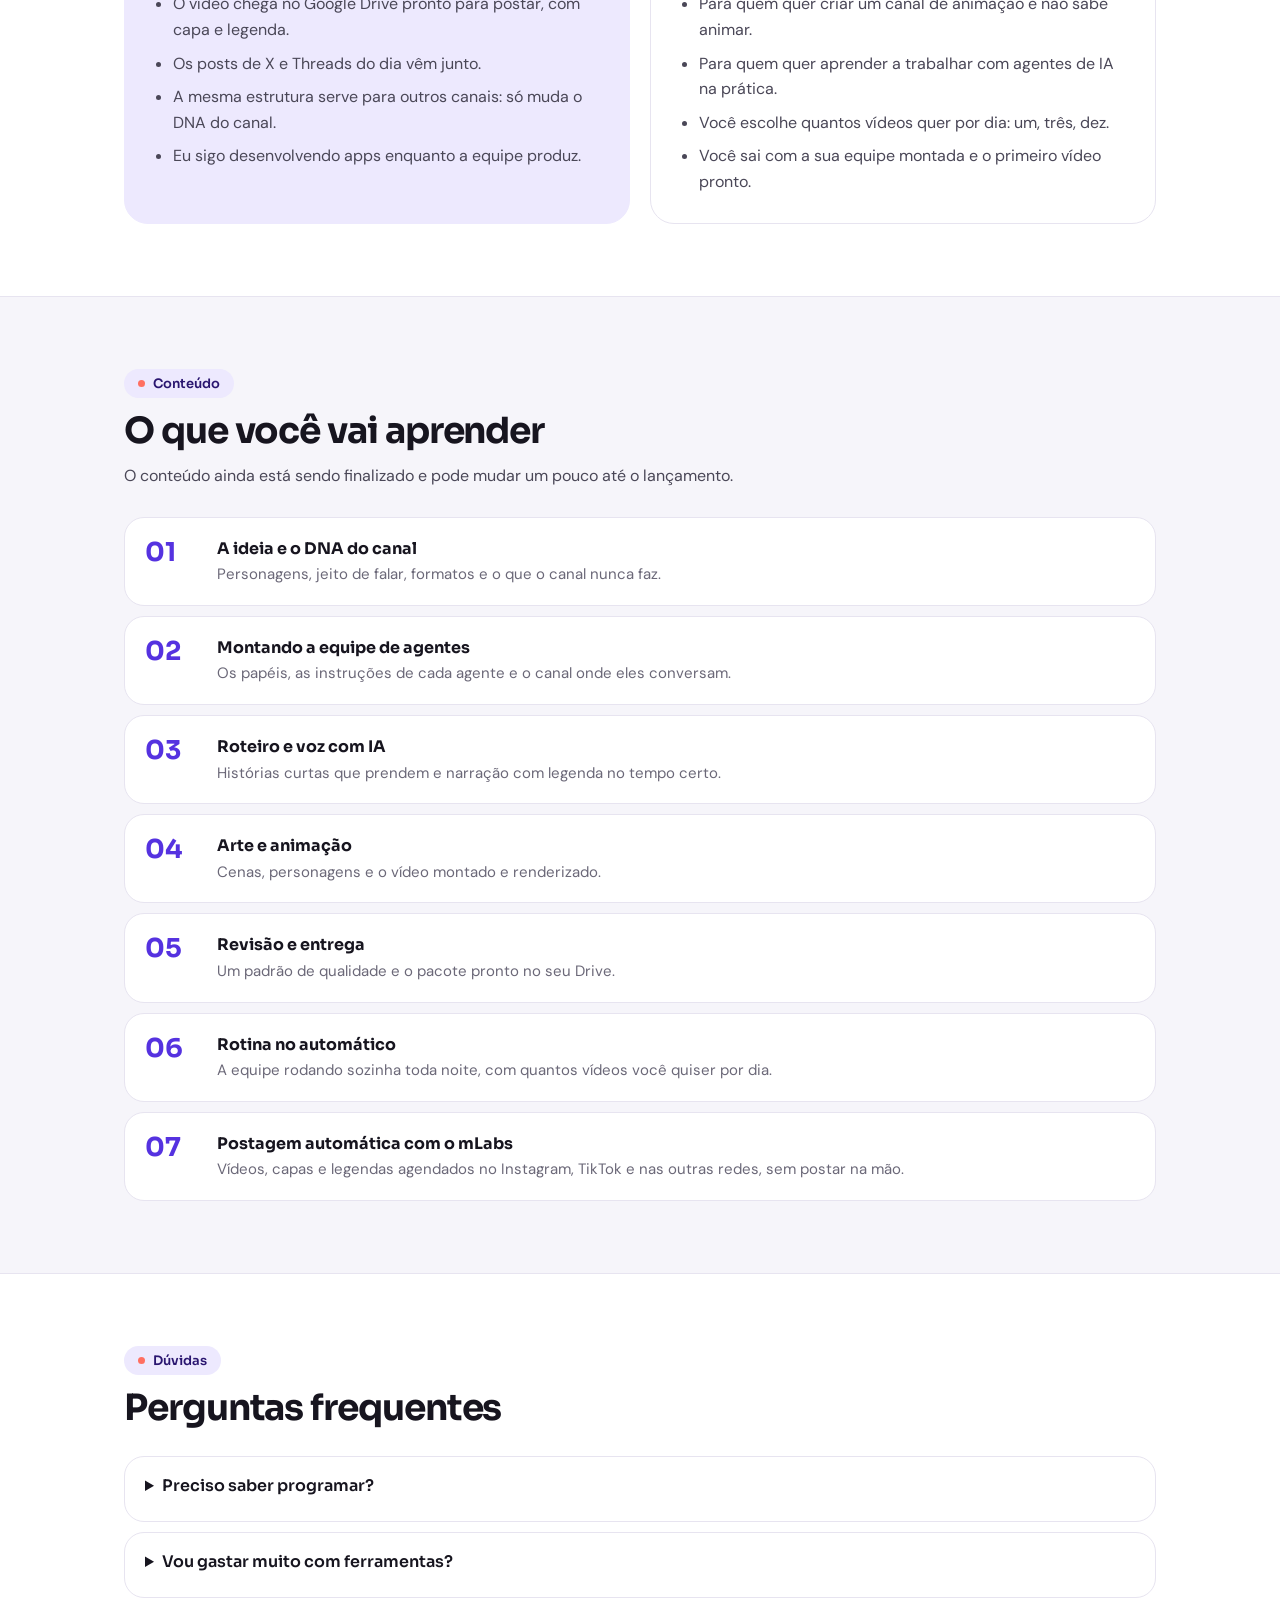
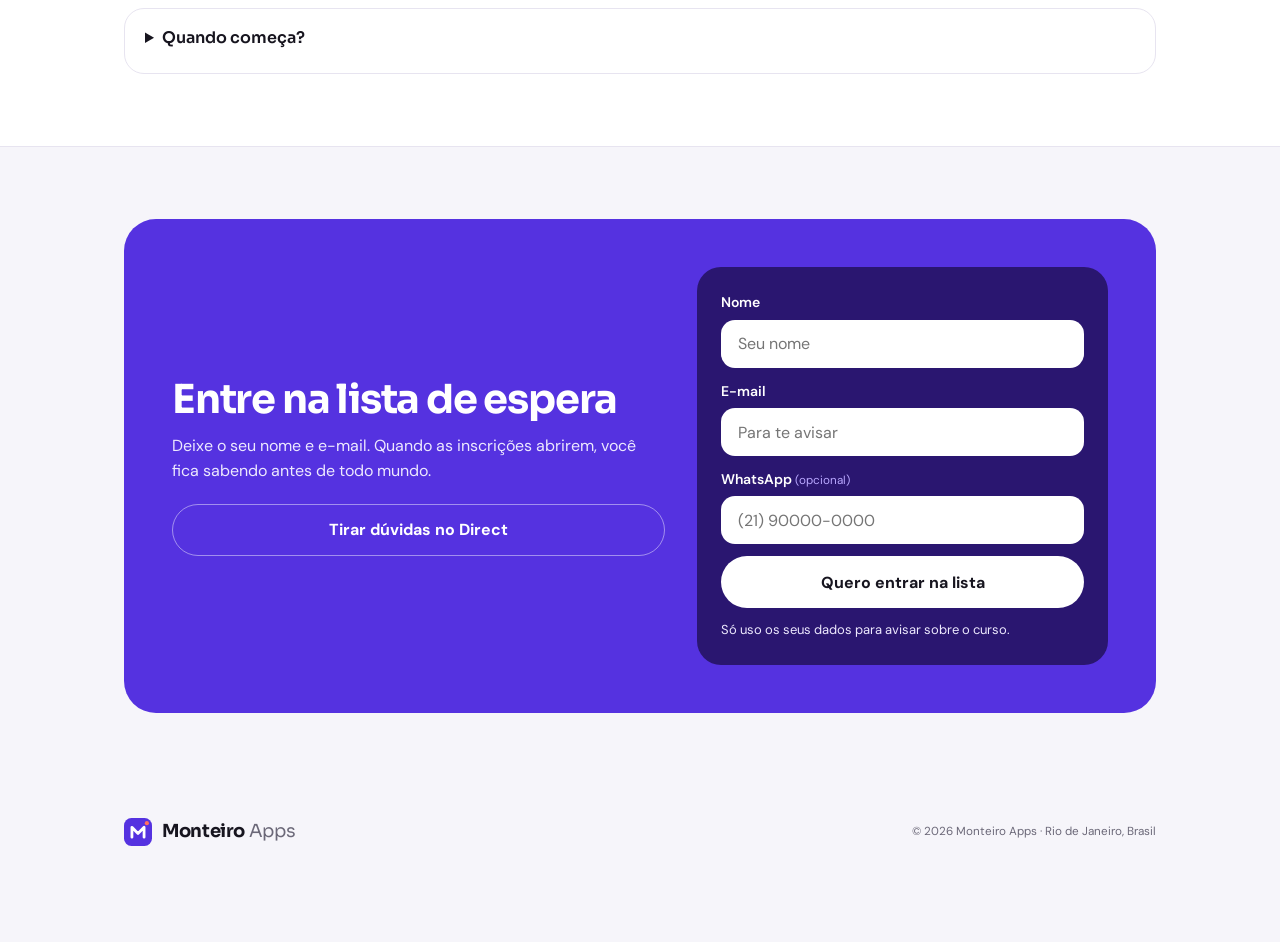
==== commit 4f047883: "Topo do curso com a arte das capas reais e da esteira Co-Authored-By: Claude Opus 5.5 <noreply@anthr" ====
--- a/curso.html
+++ b/curso.html
@@ -13,7 +13,7 @@
   <link rel="preconnect" href="https://fonts.googleapis.com">
   <link rel="preconnect" href="https://fonts.gstatic.com" crossorigin>
   <link href="https://fonts.googleapis.com/css2?family=Sora:wght@400;600;700&family=DM+Sans:wght@400;500;700&display=swap" rel="stylesheet">
-  <link rel="stylesheet" href="assets/css/site.css?v=1">
+  <link rel="stylesheet" href="assets/css/site.css?v=5">
 </head>
 <body>
   <a class="pular" href="#conteudo">Pular para o conteúdo</a>
@@ -46,13 +46,21 @@
           </div>
         </div>
         <div class="curso-hero__arte">
-          <svg viewBox="0 0 200 125" preserveAspectRatio="xMidYMid slice" role="img" aria-label="Três robôs trabalhando juntos">
-            <rect width="200" height="125" fill="#EDE9FE"/>
-            <rect x="14" y="92" width="172" height="8" rx="4" fill="#B9A8FF"/>
-            <g><rect x="24" y="48" width="40" height="44" rx="12" fill="#5532E0"/><circle cx="37" cy="66" r="5" fill="#fff"/><circle cx="51" cy="66" r="5" fill="#fff"/><rect x="36" y="78" width="16" height="4" rx="2" fill="#B9A8FF"/><line x1="44" y1="48" x2="44" y2="38" stroke="#5532E0" stroke-width="3" stroke-linecap="round"/><circle cx="44" cy="36" r="4" fill="#FF6F61"/></g>
-            <g><rect x="80" y="40" width="40" height="52" rx="12" fill="#17151F"/><circle cx="93" cy="60" r="5" fill="#B9A8FF"/><circle cx="107" cy="60" r="5" fill="#B9A8FF"/><rect x="92" y="74" width="16" height="4" rx="2" fill="#FF6F61"/><line x1="100" y1="40" x2="100" y2="30" stroke="#17151F" stroke-width="3" stroke-linecap="round"/><circle cx="100" cy="28" r="4" fill="#FF6F61"/></g>
-            <g><rect x="136" y="48" width="40" height="44" rx="12" fill="#FF6F61"/><circle cx="149" cy="66" r="5" fill="#fff"/><circle cx="163" cy="66" r="5" fill="#fff"/><rect x="148" y="78" width="16" height="4" rx="2" fill="#fff"/><line x1="156" y1="48" x2="156" y2="38" stroke="#FF6F61" stroke-width="3" stroke-linecap="round"/><circle cx="156" cy="36" r="4" fill="#5532E0"/></g>
-          </svg>
+          <div class="esq-arte" role="img" aria-label="Três vídeos do Habitex feitos pela equipe de agentes de IA e a esteira de produção">
+            <div class="esq-arte__celulares">
+              <img src="assets/img/curso/video-1.jpg" alt="" class="esq-cel esq-cel--esq" width="270" height="480">
+              <img src="assets/img/curso/video-3.jpg" alt="" class="esq-cel esq-cel--meio" width="270" height="480">
+              <img src="assets/img/curso/video-2.jpg" alt="" class="esq-cel esq-cel--dir" width="270" height="480">
+            </div>
+            <ul class="esq-arte__esteira">
+              <li><span>✓</span>Roteiro</li>
+              <li><span>✓</span>Arte</li>
+              <li><span>✓</span>Voz</li>
+              <li><span>✓</span>Edição</li>
+              <li class="esq-arte__ok">No Drive às 9h</li>
+            </ul>
+            <span class="esq-arte__selo">1 vídeo por dia · 8 agentes</span>
+          </div>
         </div>
       </div>
     </section>
@@ -144,8 +152,8 @@
           </div>
           <!-- Envio por e-mail via FormSubmit, o mesmo serviço do formulário antigo (veja o README). -->
           <!-- TODO (pendente): quando a plataforma de venda estiver escolhida, colocar aqui o botão de compra com o link dela -->
-          <!-- TODO (pendente): colar em data-planilha o URL do app da Web do Apps Script (veja scripts/lista-espera-planilha.gs). Enquanto estiver vazio, a inscrição vai por e-mail. -->
-          <form class="espera" id="form-espera" data-planilha="" action="https://formsubmit.co/ajax/monteirooapps@gmail.com" method="POST" novalidate>
+          <!-- data-planilha: URL do app da Web do Apps Script (scripts/lista-espera-planilha.gs). Cada inscrição vira uma linha na planilha do Drive. -->
+          <form class="espera" id="form-espera" data-planilha="https://script.google.com/macros/s/AKfycbyx66cRHei1P4dPQMaMN5dbKPX2s4kxhECvCii2IFlPE6ffMMp5UhqcogldB4oXcvldtg/exec" action="https://formsubmit.co/ajax/monteirooapps@gmail.com" method="POST" novalidate>
             <input type="hidden" name="_subject" value="Lista de espera: curso Esquadrão de agentes de IA">
             <input type="hidden" name="_template" value="table">
             <input type="hidden" name="pagina" value="curso">
@@ -171,6 +179,6 @@
     </div>
   </footer>
 
-  <script src="assets/js/main.js?v=7"></script>
+  <script src="assets/js/main.js?v=8"></script>
 </body>
 </html>
--- a/assets/css/site.css
+++ b/assets/css/site.css
@@ -61,10 +61,10 @@
 .hero__texto b { color: var(--grafite); font-weight: 700; text-decoration: underline; text-decoration-color: var(--coral); text-decoration-thickness: 3px; text-underline-offset: 4px; }
 .local { display: inline-flex; align-items: center; gap: 8px; margin-top: 20px; font-size: 14px; color: var(--ardosia); }
 .local::before { content: ""; width: 8px; height: 8px; border-radius: 50%; background: #22C55E; }
-.perfil { justify-self: end; width: 100%; max-width: 320px; background: var(--roxo); border-radius: 32px; padding: 28px; color: var(--branco); display: flex; flex-direction: column; gap: 16px; position: relative; }
+.perfil { justify-self: end; width: 100%; max-width: 320px; background: var(--roxo); border-radius: 32px; padding: 28px; color: var(--branco); display: flex; flex-direction: column; align-items: center; text-align: center; gap: 16px; position: relative; }
 .perfil::after { content: ""; position: absolute; top: 22px; right: 22px; width: 16px; height: 16px; border-radius: 50%; background: var(--coral); }
-.avatar { width: 112px; height: 112px; border-radius: 28px; background: var(--lavanda); display: grid; place-items: center; font: 700 44px var(--font-display); color: var(--roxo); overflow: hidden; }
-.avatar img { width: 100%; height: 100%; object-fit: cover; }
+.avatar { width: 136px; height: 136px; border-radius: 50%; border: 4px solid var(--lavanda); background: var(--lavanda); display: grid; place-items: center; font: 700 44px var(--font-display); color: var(--roxo); overflow: hidden; }
+.avatar img { width: 100%; height: 100%; object-fit: cover; object-position: center 35%; }
 .perfil strong { font: 700 22px var(--font-display); letter-spacing: -0.02em; }
 .perfil small { color: var(--lavanda); font-size: 14px; }
 
@@ -161,7 +161,7 @@
 .curso-hero h1 span { color: var(--coral); }
 .curso-hero p { font-size: 18px; }
 .curso-hero .rotulo { background: #2B2838; color: var(--lilas); }
-.curso-hero__arte { border-radius: 28px; overflow: hidden; background: var(--lavanda); }
+.curso-hero__arte { border-radius: 28px; overflow: hidden; background: var(--lavanda); aspect-ratio: 4 / 3; }
 .curso-hero__arte svg { width: 100%; height: auto; display: block; }
 .curso-acoes { display: flex; flex-wrap: wrap; gap: 12px; margin-top: 28px; align-items: center; }
 .btn[aria-disabled="true"] { cursor: default; }
@@ -200,11 +200,33 @@
 .espera__aviso { font-size: 13px; color: var(--lavanda); }
 .espera__aviso.ok { color: var(--branco); font-weight: 700; }
 
+/* Galeria (popup) de telas */
+button.projeto { width: 100%; text-align: left; font: inherit; color: inherit; cursor: pointer; }
+button.projeto:hover { border-color: var(--lilas); }
+.projeto__ver { margin-top: auto; font-weight: 700; font-size: 14px; color: var(--roxo); }
+.galeria { width: min(960px, calc(100% - 24px)); max-height: calc(100% - 24px); border: 0; border-radius: 28px; padding: 24px; background: var(--branco); color: var(--texto-corpo); }
+.galeria::backdrop { background: rgba(23, 21, 31, .72); }
+.galeria__topo { display: flex; justify-content: space-between; align-items: flex-start; gap: 16px; margin-bottom: 18px; }
+.galeria__topo h2 { font-size: 22px; }
+.galeria__topo small { color: var(--ardosia); font-size: 14px; }
+.galeria__fechar { flex: none; width: 44px; height: 44px; border-radius: 50%; border: 1px solid var(--borda); background: var(--branco); font-size: 18px; cursor: pointer; color: var(--grafite); }
+.galeria__fechar:hover { background: var(--lavanda); }
+.galeria__trilho { display: flex; gap: 16px; overflow-x: auto; scroll-snap-type: x mandatory; scrollbar-width: none; padding-bottom: 4px; }
+.galeria__trilho::-webkit-scrollbar { display: none; }
+.galeria__item { flex: 0 0 min(280px, 78%); margin: 0; scroll-snap-align: start; }
+.galeria__item img { width: 100%; height: auto; max-height: 62vh; object-fit: cover; object-position: top; border-radius: 20px; border: 1px solid var(--borda); background: #F2F0EA; }
+.galeria__item figcaption { margin-top: 8px; font-size: 13px; color: var(--ardosia); }
+.galeria__setas { display: flex; justify-content: center; align-items: center; gap: 16px; margin-top: 16px; }
+.galeria__setas button { width: 44px; height: 44px; border-radius: 50%; border: 1px solid var(--borda); background: var(--branco); font-size: 18px; font-weight: 700; color: var(--roxo); cursor: pointer; }
+.galeria__setas button:hover { background: var(--lavanda); }
+.galeria__conta { font-size: 14px; color: var(--ardosia); min-width: 48px; text-align: center; }
+body:has(.galeria[open]) { overflow: hidden; }
+
 /* Celular e telas menores */
 @media (max-width: 880px) {
   .hero, .sobre, .funciona, .contato, .curso-hero .container, .lado { grid-template-columns: 1fr; }
-  .perfil { justify-self: start; flex-direction: row; align-items: center; max-width: none; padding: 20px; }
-  .avatar { width: 72px; height: 72px; border-radius: 20px; font-size: 30px; }
+  .perfil { justify-self: start; flex-direction: row; align-items: center; text-align: left; max-width: none; padding: 20px; }
+  .avatar { width: 72px; height: 72px; border-width: 3px; font-size: 30px; flex-shrink: 0; }
   .projetos, .servicos { grid-template-columns: 1fr 1fr; }
   .equipe { grid-template-columns: 1fr 1fr; }
   .funciona__app { order: 2; }
@@ -293,3 +315,22 @@
   .app__barra span, .app__chave, .app__chave::after, .app__aviso { transition: none; }
   .app__tela.ativa, .app__pedido.novo, .app__card strong.pulsa { animation: none; }
 }
+
+/* Arte do card do Esquadrão: vídeos reais + esteira */
+.esq-arte { position: relative; width: 100%; height: 100%; background: radial-gradient(circle at 30% 20%, #6B4BF0 0, var(--roxo) 55%, #3D1FB8 100%); overflow: hidden; }
+.esq-arte__celulares { position: absolute; left: 4%; top: 50%; width: 58%; height: 84%; transform: translateY(-50%); }
+.esq-arte .esq-cel { position: absolute; top: 50%; height: 84%; width: auto; aspect-ratio: 9 / 16; object-fit: cover; border: 5px solid #17151F; border-radius: 18px; box-shadow: 0 14px 30px rgba(10, 6, 40, .45); }
+.esq-arte .esq-cel--esq { left: 0; transform: translateY(-50%) rotate(-8deg); }
+.esq-arte .esq-cel--dir { right: 0; transform: translateY(-50%) rotate(8deg); }
+.esq-arte .esq-cel--meio { left: 50%; height: 100%; transform: translate(-50%, -50%); z-index: 2; }
+.esq-arte__esteira { position: absolute; right: 5%; top: 50%; transform: translateY(-50%); list-style: none; margin: 0; padding: 14px; display: grid; gap: 7px; background: rgba(255, 255, 255, .96); border-radius: 16px; box-shadow: 0 10px 24px rgba(10, 6, 40, .3); font: 600 13px var(--font-body); color: var(--grafite); min-width: 34%; }
+.esq-arte__esteira li { display: flex; align-items: center; gap: 8px; }
+.esq-arte__esteira span { display: grid; place-items: center; width: 18px; height: 18px; border-radius: 50%; background: #22C55E; color: #fff; font-size: 11px; }
+.esq-arte__esteira .esq-arte__ok { margin-top: 3px; padding: 6px 10px; border-radius: 10px; background: var(--coral); color: #fff; justify-content: center; }
+.esq-arte__selo { position: absolute; left: 50%; bottom: 4%; transform: translateX(-50%); z-index: 3; white-space: nowrap; padding: 5px 12px; border-radius: 999px; background: #17151F; color: #fff; font: 600 12px var(--font-body); }
+@media (max-width: 560px) {
+  .esq-arte .esq-cel { border-width: 3px; border-radius: 12px; }
+  .esq-arte__esteira { padding: 10px; gap: 5px; font-size: 11px; }
+  .esq-arte__esteira span { width: 15px; height: 15px; font-size: 9px; }
+  .esq-arte__selo { font-size: 10px; }
+}
